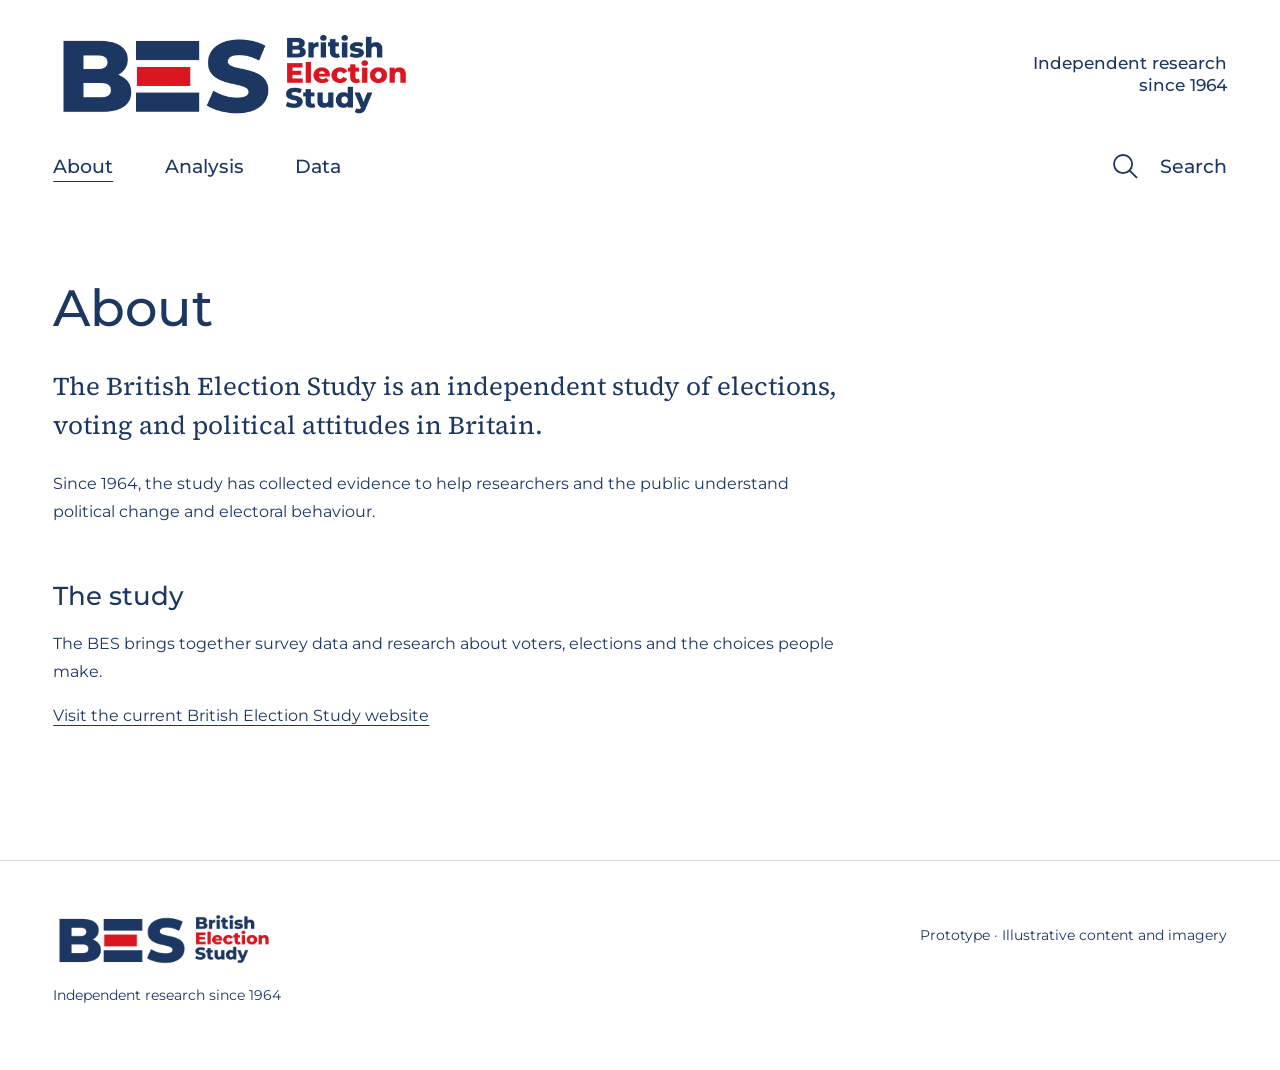
==== about.html @ f946bbea "Create BES website prototype" ====
<!doctype html><html lang="en"><head><meta charset="utf-8"><meta name="viewport" content="width=device-width, initial-scale=1"><meta name="description" content="Independent research into elections and voting in Britain since 1964."><title>British Election Study</title><link rel="stylesheet" href="styles.css"><script src="app.js" defer></script></head><body><a class="skip" href="#main">Skip to content</a><header class="site-header"><div class="masthead"><a href="index.html" aria-label="British Election Study home"><img class="logo" src="assets/BES-logo.png" alt="British Election Study"></a><p>Independent research<br>since 1964</p></div><nav class="nav" aria-label="Main navigation"><div class="nav-links"><a href="about.html">About</a><a href="analysis.html">Analysis</a><a href="data.html">Data</a></div><a class="search-link" href="analysis.html#search"><svg aria-hidden="true" viewBox="0 0 24 24"><circle cx="10" cy="10" r="7.5"/><path d="m15.5 15.5 6 6"/></svg>Search</a></nav></header><main id="main"></main><footer class="footer"><div><img src="assets/BES-logo.png" alt="British Election Study"><p>Independent research since 1964</p></div><p>Prototype · Illustrative content and imagery</p></footer></body></html>
---- styles.css ----
@font-face{font-family:Montserrat;src:url('assets/Montserrat-Regular.ttf')}@font-face{font-family:Montserrat;src:url('assets/Montserrat-Medium.ttf');font-weight:500}@font-face{font-family:Montserrat;src:url('assets/Montserrat-SemiBold.ttf');font-weight:600}@font-face{font-family:SourceSerif;src:url('assets/SourceSerif4-Regular.ttf')}*{box-sizing:border-box}html{scroll-behavior:smooth}body{margin:0;background:#fff;color:#1d3763;font-family:Montserrat,sans-serif}a{color:inherit;text-decoration:none}a:hover{text-decoration:underline;text-underline-offset:5px}a:focus-visible,button:focus-visible,input:focus-visible,select:focus-visible{outline:3px solid #da1721;outline-offset:4px}.skip{position:absolute;top:-100px;left:1rem;background:#fff;padding:1rem;z-index:4}.skip:focus{top:0}.site-header,main,.footer{max-width:1920px;margin:auto;padding-inline:4.167%}.masthead{display:flex;align-items:center;justify-content:space-between;padding-top:28px}.logo{display:block;width:min(360px,40vw);height:auto}.masthead p{text-align:right;font-size:clamp(16px,1.35vw,26px);font-weight:500;line-height:1.3;margin:0}.nav{display:flex;align-items:center;justify-content:space-between;padding:32px 0 35px;font-weight:500;font-size:clamp(17px,1.46vw,28px)}.nav-links{display:flex;gap:clamp(32px,4vw,78px)}.search-link{display:flex;align-items:center;gap:20px}.search-link svg{width:29px;height:29px;fill:none;stroke:currentColor;stroke-width:1.5}.hero{display:grid;grid-template-columns:58.64% 41.36%;min-height:clamp(390px,30.83vw,592px)}.hero-image{width:100%;height:100%;min-height:0;object-fit:cover;object-position:center 42%;display:block}.hero-photo{min-height:0}.hero-copy{background:#1d3763;color:#fff;display:flex;align-items:center;padding:clamp(38px,4.58vw,88px)}.meta{font-size:clamp(13px,1.1vw,21px);display:flex;gap:2em;align-items:baseline}.type{color:#da1721;font-weight:600}.hero .type{color:#ff6b73}.hero h1{font-size:clamp(30px,2.24vw,43px);font-weight:500;line-height:1.24;letter-spacing:.005em;margin:25px 0 27px;max-width:510px}.hero .deck{font-family:SourceSerif,serif;font-size:clamp(21px,1.52vw,29px);line-height:1.35;margin:0;max-width:470px}.byline{margin:32px 0 0;font-size:clamp(15px,1.1vw,21px)}.story-rail{border-top:1px solid #d7dce2;margin-top:34px;padding-top:28px;position:relative}.stories{display:grid;grid-template-columns:1fr 1fr}.rail-item{display:grid;grid-template-columns:37% 1fr;gap:26px;padding:0 28px}.rail-item:first-child{border-right:1px solid #d7dce2}.rail-item img{width:100%;aspect-ratio:304/171;object-fit:cover;display:block}.rail-item h2,.article-card h2{font-weight:500;font-size:clamp(19px,1.56vw,30px);line-height:1.3;margin:22px 0 0}.small-meta{font-size:clamp(11px,.94vw,18px);text-transform:uppercase;line-height:1.4;color:#586474;display:flex;gap:12px;flex-wrap:wrap}.small-meta .type{color:#da1721}.rail-controls button{position:absolute;top:calc(50% + 12px);border:0;border-radius:50%;width:46px;height:46px;display:grid;place-items:center;cursor:pointer;background:#1d3763;color:white}.rail-controls button:disabled{background:#e6e9ed;color:#586474;cursor:default}.rail-controls button:first-child{left:-57px}.rail-controls button:nth-child(2){right:-57px}.rail-controls svg{width:21px;fill:none;stroke:currentColor;stroke-width:1.5}.dots{display:flex;justify-content:center;gap:12px;padding:24px 0}.dots button{width:10px;height:10px;border:0;border-radius:50%;background:#c9ced5;padding:0;cursor:pointer}.dots button[aria-current=true]{background:#1d3763}.page{max-width:1200px;margin:60px auto 130px}.page h1{font-weight:500;font-size:clamp(38px,4vw,64px);margin:0 0 28px}.page .intro{font-family:SourceSerif,serif;font-size:clamp(21px,2vw,30px);line-height:1.5;max-width:850px}.page h2{font-size:26px;font-weight:500;margin:54px 0 18px}.page p{line-height:1.75;max-width:800px}.page p a,.page li a{text-decoration:underline;text-underline-offset:4px}.article-grid{display:grid;grid-template-columns:repeat(3,1fr);gap:45px 32px;margin-top:50px}.article-card img{width:100%;aspect-ratio:16/9;object-fit:cover}.article-card h2{margin-top:15px}.article-card .small-meta{margin-top:17px}.form-row{display:flex;gap:12px;max-width:740px;margin-top:40px}.form-row input{border:1px solid #9da8b7;padding:14px;font:inherit;flex:1;min-width:0}.form-row button{background:#1d3763;color:white;border:0;padding:14px 22px;font:inherit;cursor:pointer}.notice{border-left:3px solid #da1721;padding-left:20px;margin:35px 0;color:#586474}.footer{border-top:1px solid #d7dce2;margin-top:70px;padding-block:50px;display:flex;justify-content:space-between;gap:30px;font-size:14px}.footer img{width:220px}.footer p{line-height:1.5}.status{margin-top:25px}.article-hero{width:100%;max-height:500px;object-fit:cover;margin-top:25px}.back{text-decoration:underline;text-underline-offset:4px;font-size:15px}.menu-current{text-decoration:underline;text-underline-offset:8px}
@media(max-width:900px){.site-header,main,.footer{padding-inline:5%}.hero{grid-template-columns:1fr}.hero-photo{height:340px}.hero-copy{padding:42px 7%}.story-rail{margin-top:32px}.stories{grid-template-columns:1fr}.rail-item{padding:20px 0;grid-template-columns:34% 1fr;gap:20px}.rail-item:first-child{border-right:0;border-bottom:1px solid #d7dce2}.rail-controls{display:flex;gap:12px;justify-content:flex-end;margin-top:20px}.rail-controls button{position:static}.dots{padding:10px 0}.article-grid{grid-template-columns:repeat(2,1fr)}.footer{flex-direction:column}.page{margin-top:45px}}
@media(max-width:560px){.masthead{padding-top:20px}.logo{width:200px;max-width:52vw}.masthead p{font-size:12px}.nav{font-size:16px;padding:26px 0}.nav-links{gap:23px}.search-link{gap:7px;font-size:0}.search-link svg{width:25px}.hero-photo{height:245px}.hero-copy{padding:38px 25px}.hero h1{font-size:30px}.hero .deck{font-size:21px}.meta{font-size:13px;gap:1em}.rail-item{grid-template-columns:37% 1fr;gap:16px}.rail-item h2{font-size:18px;margin:10px 0}.small-meta{font-size:10px;gap:6px}.article-grid{grid-template-columns:1fr}.page h1{font-size:38px}.footer img{width:180px}}
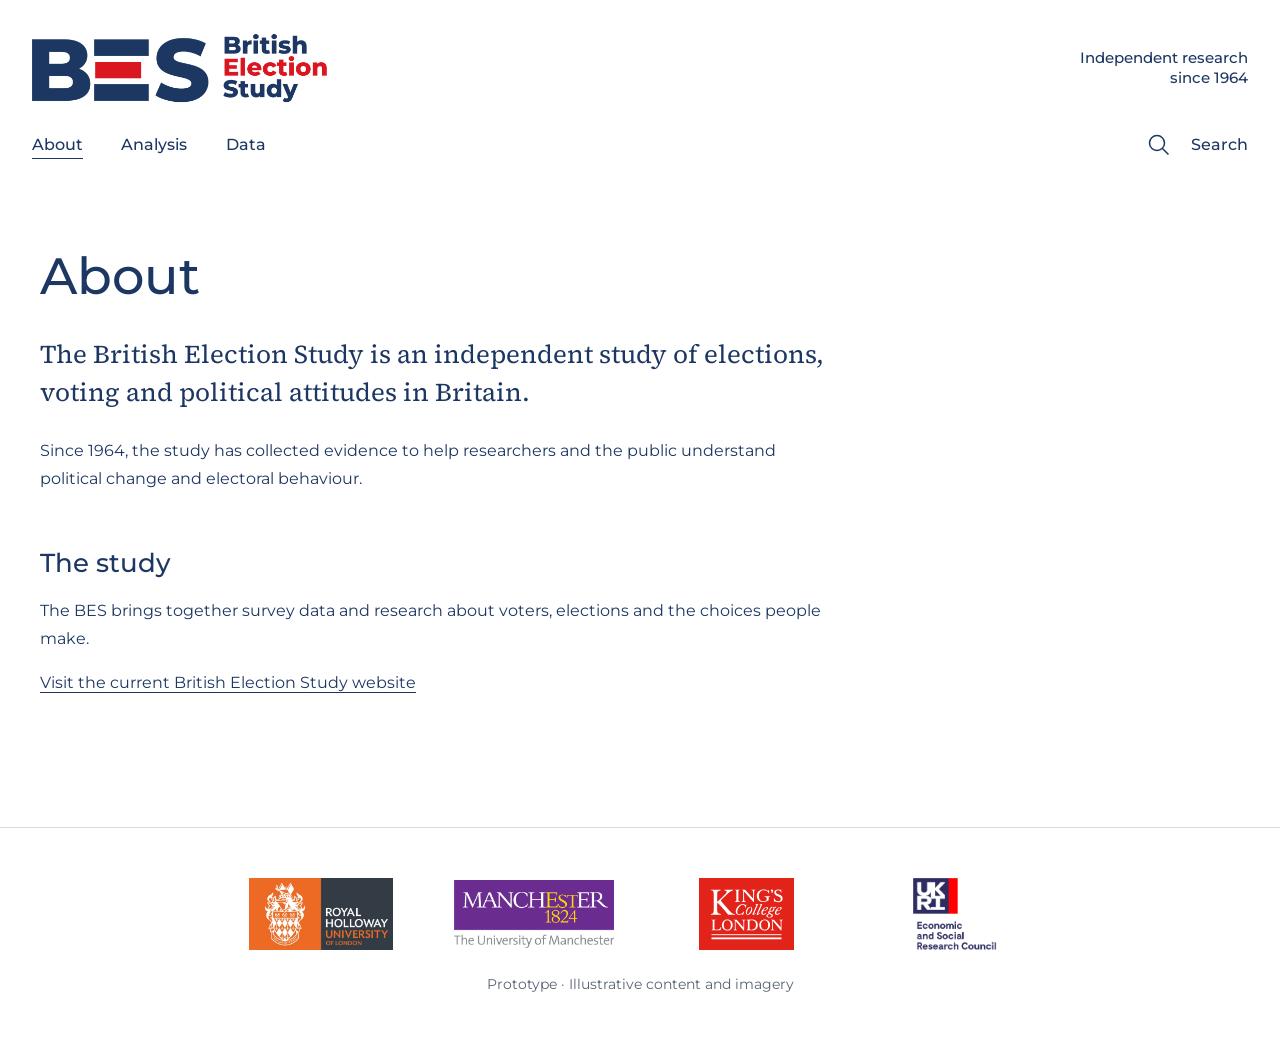
==== commit 3527b88e: "Refresh stories and partner footer" ====
--- a/about.html
+++ b/about.html
@@ -1 +1 @@
-<!doctype html><html lang="en"><head><meta charset="utf-8"><meta name="viewport" content="width=device-width, initial-scale=1"><meta name="description" content="Independent research into elections and voting in Britain since 1964."><title>British Election Study</title><link rel="stylesheet" href="styles.css"><script src="app.js" defer></script></head><body><a class="skip" href="#main">Skip to content</a><header class="site-header"><div class="masthead"><a href="index.html" aria-label="British Election Study home"><img class="logo" src="assets/BES-logo.png" alt="British Election Study"></a><p>Independent research<br>since 1964</p></div><nav class="nav" aria-label="Main navigation"><div class="nav-links"><a href="about.html">About</a><a href="analysis.html">Analysis</a><a href="data.html">Data</a></div><a class="search-link" href="analysis.html#search"><svg aria-hidden="true" viewBox="0 0 24 24"><circle cx="10" cy="10" r="7.5"/><path d="m15.5 15.5 6 6"/></svg>Search</a></nav></header><main id="main"></main><footer class="footer"><div><img src="assets/BES-logo.png" alt="British Election Study"><p>Independent research since 1964</p></div><p>Prototype · Illustrative content and imagery</p></footer></body></html>
+<!doctype html><html lang="en"><head><meta charset="utf-8"><meta name="viewport" content="width=device-width, initial-scale=1"><meta name="description" content="Independent research into elections and voting in Britain since 1964."><title>British Election Study</title><link rel="stylesheet" href="styles.css"><script src="app.js" defer></script></head><body><a class="skip" href="#main">Skip to content</a><header class="site-header"><div class="masthead"><a href="index.html" aria-label="British Election Study home"><img class="logo" src="assets/BES-logo.png" alt="British Election Study"></a><p>Independent research<br>since 1964</p></div><nav class="nav" aria-label="Main navigation"><div class="nav-links"><a href="about.html">About</a><a href="analysis.html">Analysis</a><a href="data.html">Data</a></div><a class="search-link" href="analysis.html#search"><svg aria-hidden="true" viewBox="0 0 24 24"><circle cx="10" cy="10" r="7.5"/><path d="m15.5 15.5 6 6"/></svg>Search</a></nav></header><main id="main"></main><footer class="footer"><div class="partner-logos" aria-label="Partner and funder logos"><img src="assets/partners/royal-holloway.jpg" alt="Royal Holloway, University of London"><img src="assets/partners/university-of-manchester.png" alt="The University of Manchester"><img src="assets/partners/kings-college-london.svg" alt="King’s College London"><img src="assets/partners/esrc.png" alt="Economic and Social Research Council"></div><p>Prototype · Illustrative content and imagery</p></footer></body></html>
--- a/styles.css
+++ b/styles.css
@@ -1,3 +1,21 @@
-@font-face{font-family:Montserrat;src:url('assets/Montserrat-Regular.ttf')}@font-face{font-family:Montserrat;src:url('assets/Montserrat-Medium.ttf');font-weight:500}@font-face{font-family:Montserrat;src:url('assets/Montserrat-SemiBold.ttf');font-weight:600}@font-face{font-family:SourceSerif;src:url('assets/SourceSerif4-Regular.ttf')}*{box-sizing:border-box}html{scroll-behavior:smooth}body{margin:0;background:#fff;color:#1d3763;font-family:Montserrat,sans-serif}a{color:inherit;text-decoration:none}a:hover{text-decoration:underline;text-underline-offset:5px}a:focus-visible,button:focus-visible,input:focus-visible,select:focus-visible{outline:3px solid #da1721;outline-offset:4px}.skip{position:absolute;top:-100px;left:1rem;background:#fff;padding:1rem;z-index:4}.skip:focus{top:0}.site-header,main,.footer{max-width:1920px;margin:auto;padding-inline:4.167%}.masthead{display:flex;align-items:center;justify-content:space-between;padding-top:28px}.logo{display:block;width:min(360px,40vw);height:auto}.masthead p{text-align:right;font-size:clamp(16px,1.35vw,26px);font-weight:500;line-height:1.3;margin:0}.nav{display:flex;align-items:center;justify-content:space-between;padding:32px 0 35px;font-weight:500;font-size:clamp(17px,1.46vw,28px)}.nav-links{display:flex;gap:clamp(32px,4vw,78px)}.search-link{display:flex;align-items:center;gap:20px}.search-link svg{width:29px;height:29px;fill:none;stroke:currentColor;stroke-width:1.5}.hero{display:grid;grid-template-columns:58.64% 41.36%;min-height:clamp(390px,30.83vw,592px)}.hero-image{width:100%;height:100%;min-height:0;object-fit:cover;object-position:center 42%;display:block}.hero-photo{min-height:0}.hero-copy{background:#1d3763;color:#fff;display:flex;align-items:center;padding:clamp(38px,4.58vw,88px)}.meta{font-size:clamp(13px,1.1vw,21px);display:flex;gap:2em;align-items:baseline}.type{color:#da1721;font-weight:600}.hero .type{color:#ff6b73}.hero h1{font-size:clamp(30px,2.24vw,43px);font-weight:500;line-height:1.24;letter-spacing:.005em;margin:25px 0 27px;max-width:510px}.hero .deck{font-family:SourceSerif,serif;font-size:clamp(21px,1.52vw,29px);line-height:1.35;margin:0;max-width:470px}.byline{margin:32px 0 0;font-size:clamp(15px,1.1vw,21px)}.story-rail{border-top:1px solid #d7dce2;margin-top:34px;padding-top:28px;position:relative}.stories{display:grid;grid-template-columns:1fr 1fr}.rail-item{display:grid;grid-template-columns:37% 1fr;gap:26px;padding:0 28px}.rail-item:first-child{border-right:1px solid #d7dce2}.rail-item img{width:100%;aspect-ratio:304/171;object-fit:cover;display:block}.rail-item h2,.article-card h2{font-weight:500;font-size:clamp(19px,1.56vw,30px);line-height:1.3;margin:22px 0 0}.small-meta{font-size:clamp(11px,.94vw,18px);text-transform:uppercase;line-height:1.4;color:#586474;display:flex;gap:12px;flex-wrap:wrap}.small-meta .type{color:#da1721}.rail-controls button{position:absolute;top:calc(50% + 12px);border:0;border-radius:50%;width:46px;height:46px;display:grid;place-items:center;cursor:pointer;background:#1d3763;color:white}.rail-controls button:disabled{background:#e6e9ed;color:#586474;cursor:default}.rail-controls button:first-child{left:-57px}.rail-controls button:nth-child(2){right:-57px}.rail-controls svg{width:21px;fill:none;stroke:currentColor;stroke-width:1.5}.dots{display:flex;justify-content:center;gap:12px;padding:24px 0}.dots button{width:10px;height:10px;border:0;border-radius:50%;background:#c9ced5;padding:0;cursor:pointer}.dots button[aria-current=true]{background:#1d3763}.page{max-width:1200px;margin:60px auto 130px}.page h1{font-weight:500;font-size:clamp(38px,4vw,64px);margin:0 0 28px}.page .intro{font-family:SourceSerif,serif;font-size:clamp(21px,2vw,30px);line-height:1.5;max-width:850px}.page h2{font-size:26px;font-weight:500;margin:54px 0 18px}.page p{line-height:1.75;max-width:800px}.page p a,.page li a{text-decoration:underline;text-underline-offset:4px}.article-grid{display:grid;grid-template-columns:repeat(3,1fr);gap:45px 32px;margin-top:50px}.article-card img{width:100%;aspect-ratio:16/9;object-fit:cover}.article-card h2{margin-top:15px}.article-card .small-meta{margin-top:17px}.form-row{display:flex;gap:12px;max-width:740px;margin-top:40px}.form-row input{border:1px solid #9da8b7;padding:14px;font:inherit;flex:1;min-width:0}.form-row button{background:#1d3763;color:white;border:0;padding:14px 22px;font:inherit;cursor:pointer}.notice{border-left:3px solid #da1721;padding-left:20px;margin:35px 0;color:#586474}.footer{border-top:1px solid #d7dce2;margin-top:70px;padding-block:50px;display:flex;justify-content:space-between;gap:30px;font-size:14px}.footer img{width:220px}.footer p{line-height:1.5}.status{margin-top:25px}.article-hero{width:100%;max-height:500px;object-fit:cover;margin-top:25px}.back{text-decoration:underline;text-underline-offset:4px;font-size:15px}.menu-current{text-decoration:underline;text-underline-offset:8px}
-@media(max-width:900px){.site-header,main,.footer{padding-inline:5%}.hero{grid-template-columns:1fr}.hero-photo{height:340px}.hero-copy{padding:42px 7%}.story-rail{margin-top:32px}.stories{grid-template-columns:1fr}.rail-item{padding:20px 0;grid-template-columns:34% 1fr;gap:20px}.rail-item:first-child{border-right:0;border-bottom:1px solid #d7dce2}.rail-controls{display:flex;gap:12px;justify-content:flex-end;margin-top:20px}.rail-controls button{position:static}.dots{padding:10px 0}.article-grid{grid-template-columns:repeat(2,1fr)}.footer{flex-direction:column}.page{margin-top:45px}}
+@font-face{font-family:Montserrat;src:url('assets/Montserrat-Regular.ttf')}@font-face{font-family:Montserrat;src:url('assets/Montserrat-Medium.ttf');font-weight:500}@font-face{font-family:Montserrat;src:url('assets/Montserrat-SemiBold.ttf');font-weight:600}@font-face{font-family:SourceSerif;src:url('assets/SourceSerif4-Regular.ttf')}*{box-sizing:border-box}html{scroll-behavior:smooth}body{margin:0;background:#fff;color:#1d3763;font-family:Montserrat,sans-serif}a{color:inherit;text-decoration:none}a:hover{text-decoration:underline;text-underline-offset:5px}a:focus-visible,button:focus-visible,input:focus-visible,select:focus-visible{outline:3px solid #da1721;outline-offset:4px}.skip{position:absolute;top:-100px;left:1rem;background:#fff;padding:1rem;z-index:4}.skip:focus{top:0}.site-header,main,.footer{max-width:1440px;margin:auto;padding-inline:32px}.masthead{display:flex;align-items:center;justify-content:space-between;padding-top:28px}.logo{display:block;width:min(310px,40vw);height:auto}.masthead p{text-align:right;font-size:clamp(15px,1.1vw,20px);font-weight:500;line-height:1.3;margin:0}.nav{display:flex;align-items:center;justify-content:space-between;padding:25px 0 27px;font-weight:500;font-size:clamp(16px,1.1vw,20px)}.nav-links{display:flex;gap:clamp(32px,3vw,56px)}.search-link{display:flex;align-items:center;gap:20px}.search-link svg{width:24px;height:24px;fill:none;stroke:currentColor;stroke-width:1.5}.hero{display:grid;grid-template-columns:58.64% 41.36%;height:clamp(330px,28vw,410px)}.hero-image{width:100%;height:100%;min-height:0;object-fit:cover;object-position:center 42%;display:block}.hero-photo{min-height:0}.hero-copy{background:#1d3763;color:#fff;display:flex;align-items:center;padding:clamp(30px,3.4vw,56px)}.meta{font-size:clamp(13px,.95vw,16px);display:flex;gap:2em;align-items:baseline}.type{color:#da1721;font-weight:600}.hero .type{color:#ff6b73}.hero h1{font-size:clamp(28px,2vw,36px);font-weight:500;line-height:1.24;letter-spacing:.005em;margin:20px 0 21px;max-width:510px}.hero .deck{font-family:SourceSerif,serif;font-size:clamp(19px,1.35vw,24px);line-height:1.35;margin:0;max-width:470px}.byline{margin:22px 0 0;font-size:clamp(14px,.9vw,16px)}.story-rail{border-top:1px solid #d7dce2;margin-top:28px;padding-top:24px;position:relative}.rail-viewport{overflow:hidden}.stories{display:flex;transition:transform 450ms cubic-bezier(.22,.61,.36,1);will-change:transform}.rail-page{display:grid;grid-template-columns:1fr 1fr;flex:0 0 100%;min-width:0}.rail-item{display:grid;grid-template-columns:37% 1fr;gap:26px;padding:0 28px}.rail-item:first-child{border-right:1px solid #d7dce2}.rail-item img{width:100%;aspect-ratio:304/171;object-fit:cover;display:block}.rail-item h2,.article-card h2{font-weight:500;font-size:clamp(18px,1.35vw,23px);line-height:1.3;margin:22px 0 0}.small-meta{font-size:clamp(11px,.8vw,14px);text-transform:uppercase;line-height:1.4;color:#586474;display:flex;gap:12px;flex-wrap:wrap}.small-meta .type{color:#da1721}.rail-controls button{position:absolute;top:calc(50% + 12px);border:0;border-radius:50%;width:46px;height:46px;display:grid;place-items:center;cursor:pointer;background:#1d3763;color:white}.rail-controls button:disabled{background:#e6e9ed;color:#586474;cursor:default}.rail-controls button:first-child{left:-57px}.rail-controls button:nth-child(2){right:-57px}.rail-controls svg{width:21px;fill:none;stroke:currentColor;stroke-width:1.5}.dots{display:flex;justify-content:center;gap:12px;padding:24px 0}.dots button{width:10px;height:10px;border:0;border-radius:50%;background:#c9ced5;padding:0;cursor:pointer}.dots button[aria-current=true]{background:#1d3763}.page{max-width:1200px;margin:60px auto 130px}.page h1{font-weight:500;font-size:clamp(38px,4vw,64px);margin:0 0 28px}.page .intro{font-family:SourceSerif,serif;font-size:clamp(21px,2vw,30px);line-height:1.5;max-width:850px}.page h2{font-size:26px;font-weight:500;margin:54px 0 18px}.page p{line-height:1.75;max-width:800px}.page p a,.page li a{text-decoration:underline;text-underline-offset:4px}.article-grid{display:grid;grid-template-columns:repeat(3,1fr);gap:45px 32px;margin-top:50px}.article-card img{width:100%;aspect-ratio:16/9;object-fit:cover}.article-card h2{margin-top:15px}.article-card .small-meta{margin-top:17px}.form-row{display:flex;gap:12px;max-width:740px;margin-top:40px}.form-row input{border:1px solid #9da8b7;padding:14px;font:inherit;flex:1;min-width:0}.form-row button{background:#1d3763;color:white;border:0;padding:14px 22px;font:inherit;cursor:pointer}.notice{border-left:3px solid #da1721;padding-left:20px;margin:35px 0;color:#586474}.footer{border-top:1px solid #d7dce2;margin-top:70px;padding-block:50px;display:flex;justify-content:space-between;gap:30px;font-size:14px}.footer img{width:220px}.footer p{line-height:1.5}.status{margin-top:25px}.article-hero{width:100%;max-height:500px;object-fit:cover;margin-top:25px}.back{text-decoration:underline;text-underline-offset:4px;font-size:15px}.menu-current{text-decoration:underline;text-underline-offset:8px}
+@media(max-width:900px){.site-header,main,.footer{padding-inline:5%}.hero{grid-template-columns:1fr;height:auto}.hero-photo{height:340px}.hero-copy{padding:42px 7%}.story-rail{margin-top:32px}.rail-page{grid-template-columns:1fr}.rail-item{padding:20px 0;grid-template-columns:34% 1fr;gap:20px}.rail-item:first-child{border-right:0;border-bottom:1px solid #d7dce2}.rail-controls{display:flex;gap:12px;justify-content:flex-end;margin-top:20px}.rail-controls button{position:static}.dots{padding:10px 0}.article-grid{grid-template-columns:repeat(2,1fr)}.footer{flex-direction:column}.page{margin-top:45px}}
 @media(max-width:560px){.masthead{padding-top:20px}.logo{width:200px;max-width:52vw}.masthead p{font-size:12px}.nav{font-size:16px;padding:26px 0}.nav-links{gap:23px}.search-link{gap:7px;font-size:0}.search-link svg{width:25px}.hero-photo{height:245px}.hero-copy{padding:38px 25px}.hero h1{font-size:30px}.hero .deck{font-size:21px}.meta{font-size:13px;gap:1em}.rail-item{grid-template-columns:37% 1fr;gap:16px}.rail-item h2{font-size:18px;margin:10px 0}.small-meta{font-size:10px;gap:6px}.article-grid{grid-template-columns:1fr}.page h1{font-size:38px}.footer img{width:180px}}
+
+@media (prefers-reduced-motion: reduce){html{scroll-behavior:auto}.stories{transition:none}}
+@media (min-width:901px) and (max-width:1500px){.rail-controls button:first-child{left:-24px}.rail-controls button:nth-child(2){right:-24px}}
+
+.sr-only{position:absolute;width:1px;height:1px;padding:0;margin:-1px;overflow:hidden;clip:rect(0,0,0,0);white-space:nowrap;border:0}
+
+/* The supplied logo has a transparent left margin of 70 / 2400 pixels. */
+.masthead > a{margin-left:max(-9.041667px,-1.166667vw)}
+.rail-deck{font-family:SourceSerif,serif;font-size:clamp(15px,1.2vw,17px);line-height:1.4;margin:5px 0 0}
+@media(max-width:560px){.masthead > a{margin-left:max(-5.833333px,-1.516667vw)}}
+
+.rail-item h2{margin-top:10px}
+
+.footer{flex-direction:column;align-items:center;text-align:center;gap:24px}
+.partner-logos{display:grid;grid-template-columns:repeat(4,minmax(0,1fr));align-items:center;justify-items:center;gap:clamp(24px,4vw,64px);width:min(100%,800px)}
+.footer .partner-logos img{display:block;width:100%;height:auto;max-width:160px;max-height:72px;object-fit:contain}
+.footer > p{margin:0;color:#586474}
+@media(max-width:560px){.partner-logos{grid-template-columns:repeat(2,minmax(0,1fr));width:min(100%,360px);gap:28px 40px}}
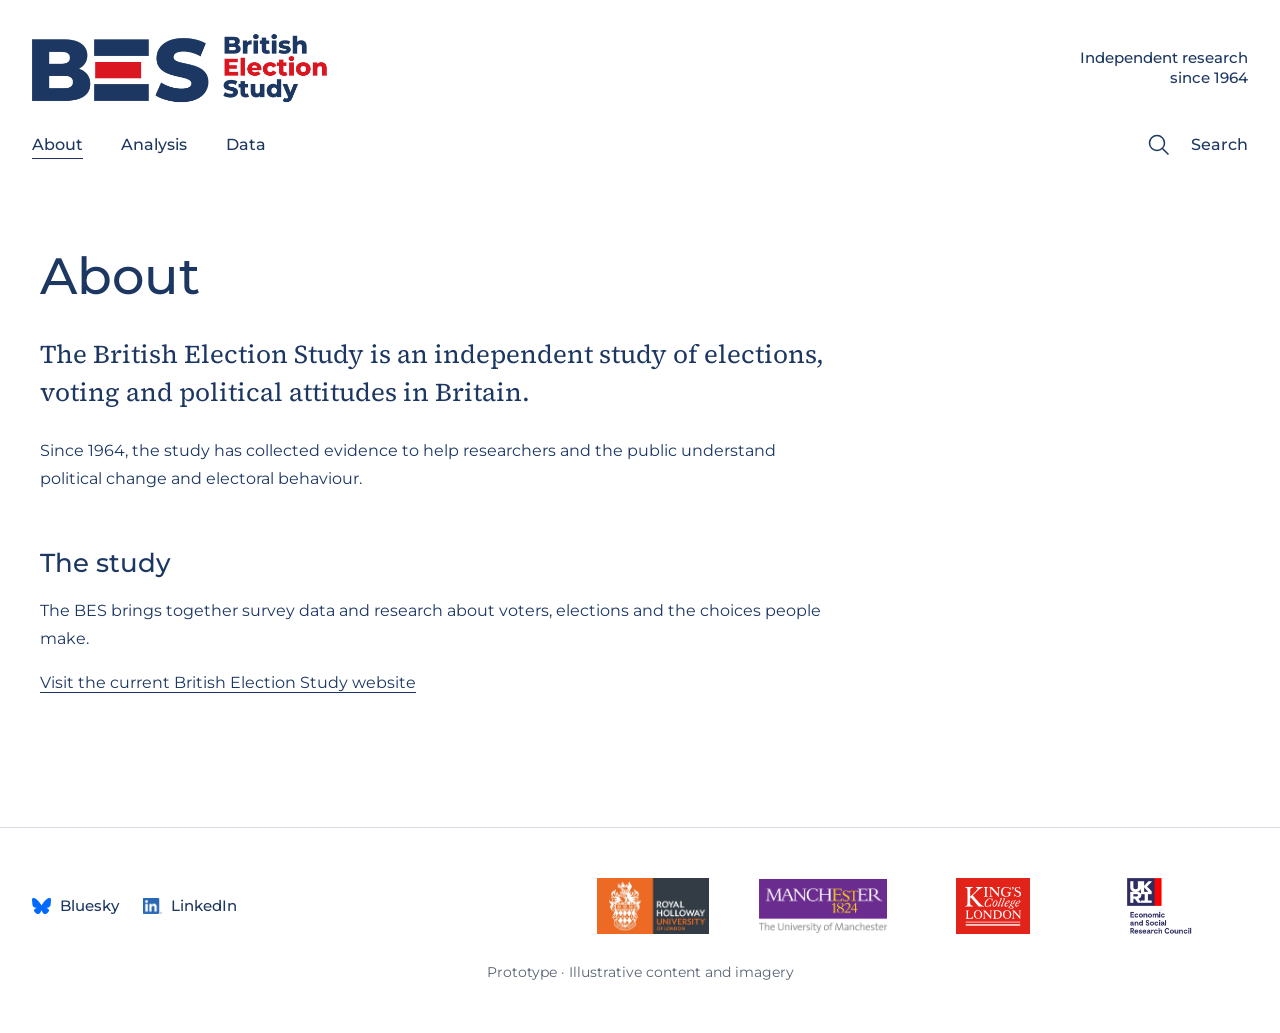
==== commit 055c354f: "Add social links to website footer" ====
--- a/about.html
+++ b/about.html
@@ -1 +1 @@
-<!doctype html><html lang="en"><head><meta charset="utf-8"><meta name="viewport" content="width=device-width, initial-scale=1"><meta name="description" content="Independent research into elections and voting in Britain since 1964."><title>British Election Study</title><link rel="stylesheet" href="styles.css"><script src="app.js" defer></script></head><body><a class="skip" href="#main">Skip to content</a><header class="site-header"><div class="masthead"><a href="index.html" aria-label="British Election Study home"><img class="logo" src="assets/BES-logo.png" alt="British Election Study"></a><p>Independent research<br>since 1964</p></div><nav class="nav" aria-label="Main navigation"><div class="nav-links"><a href="about.html">About</a><a href="analysis.html">Analysis</a><a href="data.html">Data</a></div><a class="search-link" href="analysis.html#search"><svg aria-hidden="true" viewBox="0 0 24 24"><circle cx="10" cy="10" r="7.5"/><path d="m15.5 15.5 6 6"/></svg>Search</a></nav></header><main id="main"></main><footer class="footer"><div class="partner-logos" aria-label="Partner and funder logos"><img src="assets/partners/royal-holloway.jpg" alt="Royal Holloway, University of London"><img src="assets/partners/university-of-manchester.png" alt="The University of Manchester"><img src="assets/partners/kings-college-london.svg" alt="King’s College London"><img src="assets/partners/esrc.png" alt="Economic and Social Research Council"></div><p>Prototype · Illustrative content and imagery</p></footer></body></html>
+<!doctype html><html lang="en"><head><meta charset="utf-8"><meta name="viewport" content="width=device-width, initial-scale=1"><meta name="description" content="Independent research into elections and voting in Britain since 1964."><title>British Election Study</title><link rel="stylesheet" href="styles.css"><script src="app.js" defer></script></head><body><a class="skip" href="#main">Skip to content</a><header class="site-header"><div class="masthead"><a href="index.html" aria-label="British Election Study home"><img class="logo" src="assets/BES-logo.png" alt="British Election Study"></a><p>Independent research<br>since 1964</p></div><nav class="nav" aria-label="Main navigation"><div class="nav-links"><a href="about.html">About</a><a href="analysis.html">Analysis</a><a href="data.html">Data</a></div><a class="search-link" href="analysis.html#search"><svg aria-hidden="true" viewBox="0 0 24 24"><circle cx="10" cy="10" r="7.5"/><path d="m15.5 15.5 6 6"/></svg>Search</a></nav></header><main id="main"></main><footer class="footer"><nav class="social-links" aria-label="Social media"><a href="https://bsky.app/profile/britishelectionstudy.com"><img src="assets/social/bluesky.png" alt="">Bluesky</a><a href="https://www.linkedin.com/company/britishelectionstudy/"><img src="assets/social/linkedin.png" alt="">LinkedIn</a></nav><div class="partner-logos" aria-label="Partner and funder logos"><img src="assets/partners/royal-holloway.jpg" alt="Royal Holloway, University of London"><img src="assets/partners/university-of-manchester.png" alt="The University of Manchester"><img src="assets/partners/kings-college-london.svg" alt="King’s College London"><img src="assets/partners/esrc.png" alt="Economic and Social Research Council"></div><p class="footer-note">Prototype · Illustrative content and imagery</p></footer></body></html>
--- a/styles.css
+++ b/styles.css
@@ -15,7 +15,16 @@
 .rail-item h2{margin-top:10px}
 
 .footer{flex-direction:column;align-items:center;text-align:center;gap:24px}
-.partner-logos{display:grid;grid-template-columns:repeat(4,minmax(0,1fr));align-items:center;justify-items:center;gap:clamp(24px,4vw,64px);width:min(100%,800px)}
-.footer .partner-logos img{display:block;width:100%;height:auto;max-width:160px;max-height:72px;object-fit:contain}
+.partner-logos{display:grid;grid-template-columns:repeat(4,minmax(0,1fr));align-items:center;justify-items:center;gap:0;width:min(100%,680px)}
+.footer .partner-logos img{display:block;width:auto;height:auto;max-width:min(100%,128px);max-height:56px;object-fit:contain}
 .footer > p{margin:0;color:#586474}
-@media(max-width:560px){.partner-logos{grid-template-columns:repeat(2,minmax(0,1fr));width:min(100%,360px);gap:28px 40px}}
+@media(max-width:560px){.partner-logos{grid-template-columns:repeat(2,minmax(0,1fr));width:min(100%,340px);row-gap:24px}}
+
+.footer{display:grid;grid-template-columns:minmax(0,1fr) minmax(0,680px);align-items:center;gap:28px 36px;text-align:left}
+.social-links{display:flex;align-items:center;gap:24px;flex-wrap:wrap;font-size:15px;font-weight:500}
+.social-links a{display:inline-flex;align-items:center;gap:9px;min-height:44px}
+.footer .social-links img{display:block;width:19px;height:19px;object-fit:contain}
+.footer .partner-logos{width:100%}
+.footer > .footer-note{grid-column:1 / -1;text-align:center}
+@media(max-width:760px){.footer{grid-template-columns:1fr;justify-items:center;text-align:center;gap:24px}.social-links{justify-content:center}.footer .partner-logos{width:min(100%,680px)}}
+@media(max-width:560px){.footer .partner-logos{width:min(100%,340px)}}
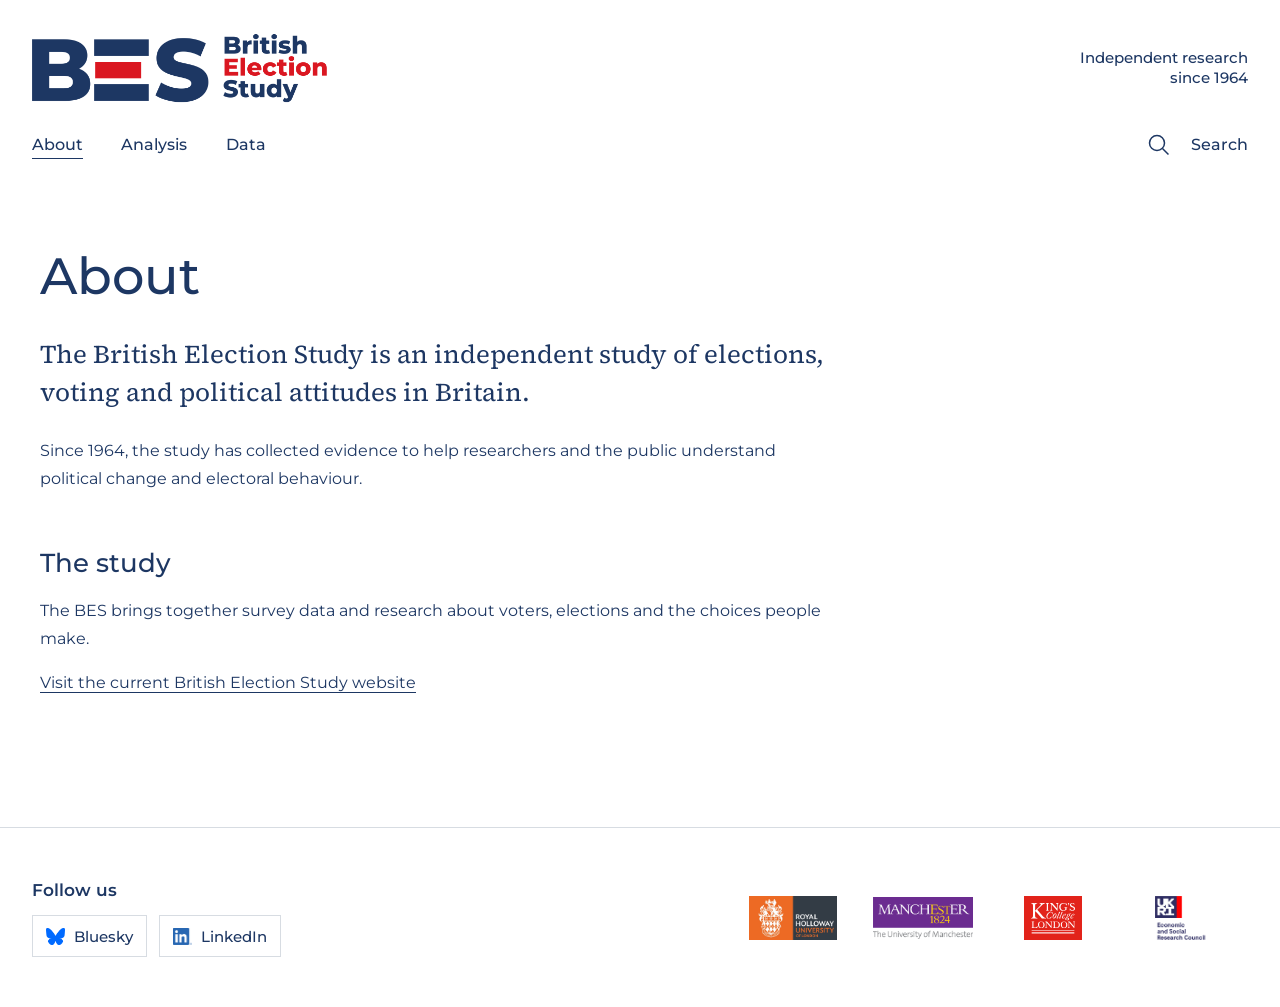
==== commit e096da8d: "Refine footer social links and partner logos" ====
--- a/about.html
+++ b/about.html
@@ -1 +1 @@
-<!doctype html><html lang="en"><head><meta charset="utf-8"><meta name="viewport" content="width=device-width, initial-scale=1"><meta name="description" content="Independent research into elections and voting in Britain since 1964."><title>British Election Study</title><link rel="stylesheet" href="styles.css"><script src="app.js" defer></script></head><body><a class="skip" href="#main">Skip to content</a><header class="site-header"><div class="masthead"><a href="index.html" aria-label="British Election Study home"><img class="logo" src="assets/BES-logo.png" alt="British Election Study"></a><p>Independent research<br>since 1964</p></div><nav class="nav" aria-label="Main navigation"><div class="nav-links"><a href="about.html">About</a><a href="analysis.html">Analysis</a><a href="data.html">Data</a></div><a class="search-link" href="analysis.html#search"><svg aria-hidden="true" viewBox="0 0 24 24"><circle cx="10" cy="10" r="7.5"/><path d="m15.5 15.5 6 6"/></svg>Search</a></nav></header><main id="main"></main><footer class="footer"><nav class="social-links" aria-label="Social media"><a href="https://bsky.app/profile/britishelectionstudy.com"><img src="assets/social/bluesky.png" alt="">Bluesky</a><a href="https://www.linkedin.com/company/britishelectionstudy/"><img src="assets/social/linkedin.png" alt="">LinkedIn</a></nav><div class="partner-logos" aria-label="Partner and funder logos"><img src="assets/partners/royal-holloway.jpg" alt="Royal Holloway, University of London"><img src="assets/partners/university-of-manchester.png" alt="The University of Manchester"><img src="assets/partners/kings-college-london.svg" alt="King’s College London"><img src="assets/partners/esrc.png" alt="Economic and Social Research Council"></div><p class="footer-note">Prototype · Illustrative content and imagery</p></footer></body></html>
+<!doctype html><html lang="en"><head><meta charset="utf-8"><meta name="viewport" content="width=device-width, initial-scale=1"><meta name="description" content="Independent research into elections and voting in Britain since 1964."><title>British Election Study</title><link rel="stylesheet" href="styles.css"><script src="app.js" defer></script></head><body><a class="skip" href="#main">Skip to content</a><header class="site-header"><div class="masthead"><a href="index.html" aria-label="British Election Study home"><img class="logo" src="assets/BES-logo.png" alt="British Election Study"></a><p>Independent research<br>since 1964</p></div><nav class="nav" aria-label="Main navigation"><div class="nav-links"><a href="about.html">About</a><a href="analysis.html">Analysis</a><a href="data.html">Data</a></div><a class="search-link" href="analysis.html#search"><svg aria-hidden="true" viewBox="0 0 24 24"><circle cx="10" cy="10" r="7.5"/><path d="m15.5 15.5 6 6"/></svg>Search</a></nav></header><main id="main"></main><footer class="footer"><div class="social-block"><p class="social-heading">Follow us</p><nav class="social-links" aria-label="Social media"><a href="https://bsky.app/profile/britishelectionstudy.com"><img src="assets/social/bluesky.png" alt="">Bluesky</a><a href="https://www.linkedin.com/company/britishelectionstudy/"><img src="assets/social/linkedin.png" alt="">LinkedIn</a></nav></div><div class="partner-logos" aria-label="Partner and funder logos"><img src="assets/partners/royal-holloway.jpg" alt="Royal Holloway, University of London"><img src="assets/partners/university-of-manchester.png" alt="The University of Manchester"><img src="assets/partners/kings-college-london.svg" alt="King’s College London"><img src="assets/partners/esrc.png" alt="Economic and Social Research Council"></div></footer></body></html>
--- a/styles.css
+++ b/styles.css
@@ -16,11 +16,11 @@
 
 .footer{flex-direction:column;align-items:center;text-align:center;gap:24px}
 .partner-logos{display:grid;grid-template-columns:repeat(4,minmax(0,1fr));align-items:center;justify-items:center;gap:0;width:min(100%,680px)}
-.footer .partner-logos img{display:block;width:auto;height:auto;max-width:min(100%,128px);max-height:56px;object-fit:contain}
+.footer .partner-logos img{display:block;width:auto;height:auto;max-width:min(100%,100px);max-height:44px;object-fit:contain}
 .footer > p{margin:0;color:#586474}
 @media(max-width:560px){.partner-logos{grid-template-columns:repeat(2,minmax(0,1fr));width:min(100%,340px);row-gap:24px}}
 
-.footer{display:grid;grid-template-columns:minmax(0,1fr) minmax(0,680px);align-items:center;gap:28px 36px;text-align:left}
+.footer{display:grid;grid-template-columns:minmax(0,1fr) minmax(0,520px);align-items:center;gap:28px 36px;text-align:left}
 .social-links{display:flex;align-items:center;gap:24px;flex-wrap:wrap;font-size:15px;font-weight:500}
 .social-links a{display:inline-flex;align-items:center;gap:9px;min-height:44px}
 .footer .social-links img{display:block;width:19px;height:19px;object-fit:contain}
@@ -28,3 +28,11 @@
 .footer > .footer-note{grid-column:1 / -1;text-align:center}
 @media(max-width:760px){.footer{grid-template-columns:1fr;justify-items:center;text-align:center;gap:24px}.social-links{justify-content:center}.footer .partner-logos{width:min(100%,680px)}}
 @media(max-width:560px){.footer .partner-logos{width:min(100%,340px)}}
+
+.social-heading{font-size:17px;font-weight:600;line-height:1.3;margin:0 0 12px}
+.social-links{gap:12px}
+.social-links a{min-height:42px;padding:8px 13px;border:1px solid #d7dce2;transition:border-color .15s ease,background-color .15s ease}
+.social-links a:hover{text-decoration:none;border-color:#1d3763;background:#f4f6f9}
+@media(max-width:760px){.social-block{text-align:center}.footer .partner-logos{width:min(100%,520px)}}
+@media(max-width:560px){.footer .partner-logos{width:min(100%,300px)}}
+@media(prefers-reduced-motion:reduce){.social-links a{transition:none}}
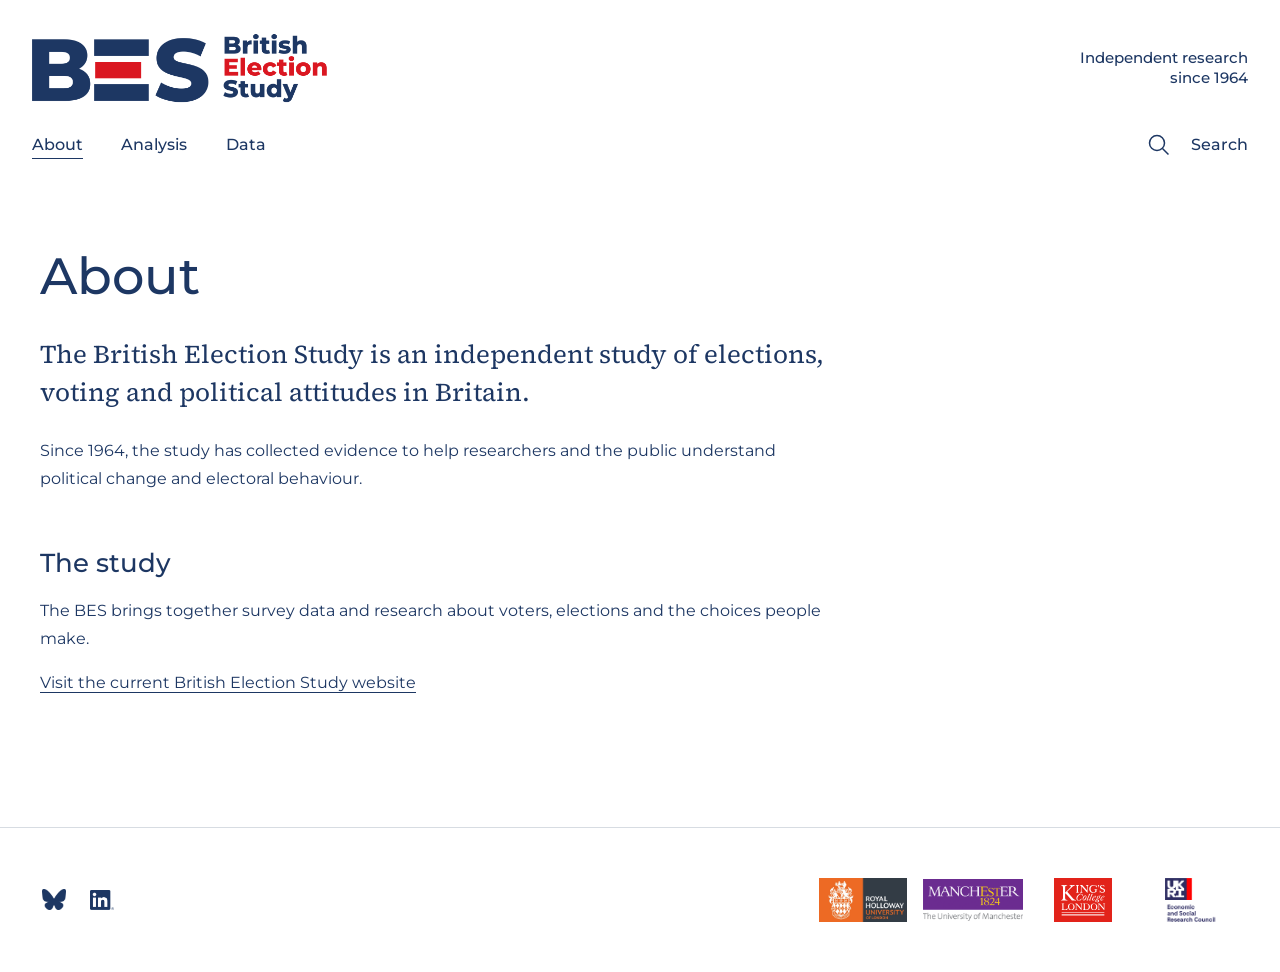
==== commit 810f47df: "Simplify social icons and tighten footer logos" ====
--- a/about.html
+++ b/about.html
@@ -1 +1 @@
-<!doctype html><html lang="en"><head><meta charset="utf-8"><meta name="viewport" content="width=device-width, initial-scale=1"><meta name="description" content="Independent research into elections and voting in Britain since 1964."><title>British Election Study</title><link rel="stylesheet" href="styles.css"><script src="app.js" defer></script></head><body><a class="skip" href="#main">Skip to content</a><header class="site-header"><div class="masthead"><a href="index.html" aria-label="British Election Study home"><img class="logo" src="assets/BES-logo.png" alt="British Election Study"></a><p>Independent research<br>since 1964</p></div><nav class="nav" aria-label="Main navigation"><div class="nav-links"><a href="about.html">About</a><a href="analysis.html">Analysis</a><a href="data.html">Data</a></div><a class="search-link" href="analysis.html#search"><svg aria-hidden="true" viewBox="0 0 24 24"><circle cx="10" cy="10" r="7.5"/><path d="m15.5 15.5 6 6"/></svg>Search</a></nav></header><main id="main"></main><footer class="footer"><div class="social-block"><p class="social-heading">Follow us</p><nav class="social-links" aria-label="Social media"><a href="https://bsky.app/profile/britishelectionstudy.com"><img src="assets/social/bluesky.png" alt="">Bluesky</a><a href="https://www.linkedin.com/company/britishelectionstudy/"><img src="assets/social/linkedin.png" alt="">LinkedIn</a></nav></div><div class="partner-logos" aria-label="Partner and funder logos"><img src="assets/partners/royal-holloway.jpg" alt="Royal Holloway, University of London"><img src="assets/partners/university-of-manchester.png" alt="The University of Manchester"><img src="assets/partners/kings-college-london.svg" alt="King’s College London"><img src="assets/partners/esrc.png" alt="Economic and Social Research Council"></div></footer></body></html>
+<!doctype html><html lang="en"><head><meta charset="utf-8"><meta name="viewport" content="width=device-width, initial-scale=1"><meta name="description" content="Independent research into elections and voting in Britain since 1964."><title>British Election Study</title><link rel="stylesheet" href="styles.css"><script src="app.js" defer></script></head><body><a class="skip" href="#main">Skip to content</a><header class="site-header"><div class="masthead"><a href="index.html" aria-label="British Election Study home"><img class="logo" src="assets/BES-logo.png" alt="British Election Study"></a><p>Independent research<br>since 1964</p></div><nav class="nav" aria-label="Main navigation"><div class="nav-links"><a href="about.html">About</a><a href="analysis.html">Analysis</a><a href="data.html">Data</a></div><a class="search-link" href="analysis.html#search"><svg aria-hidden="true" viewBox="0 0 24 24"><circle cx="10" cy="10" r="7.5"/><path d="m15.5 15.5 6 6"/></svg>Search</a></nav></header><main id="main"></main><footer class="footer"><nav class="social-links" aria-label="Social media"><a href="https://bsky.app/profile/britishelectionstudy.com" aria-label="Bluesky"><span class="social-icon bluesky-icon" aria-hidden="true"></span></a><a href="https://www.linkedin.com/company/britishelectionstudy/" aria-label="LinkedIn"><span class="social-icon linkedin-icon" aria-hidden="true"></span></a></nav><div class="partner-logos" aria-label="Partner and funder logos"><img src="assets/partners/royal-holloway.jpg" alt="Royal Holloway, University of London"><img src="assets/partners/university-of-manchester.png" alt="The University of Manchester"><img src="assets/partners/kings-college-london.svg" alt="King’s College London"><img src="assets/partners/esrc.png" alt="Economic and Social Research Council"></div></footer></body></html>
--- a/styles.css
+++ b/styles.css
@@ -20,19 +20,21 @@
 .footer > p{margin:0;color:#586474}
 @media(max-width:560px){.partner-logos{grid-template-columns:repeat(2,minmax(0,1fr));width:min(100%,340px);row-gap:24px}}
 
-.footer{display:grid;grid-template-columns:minmax(0,1fr) minmax(0,520px);align-items:center;gap:28px 36px;text-align:left}
+.footer{display:grid;grid-template-columns:minmax(0,1fr) minmax(0,440px);align-items:center;gap:28px 36px;text-align:left}
 .social-links{display:flex;align-items:center;gap:24px;flex-wrap:wrap;font-size:15px;font-weight:500}
 .social-links a{display:inline-flex;align-items:center;gap:9px;min-height:44px}
-.footer .social-links img{display:block;width:19px;height:19px;object-fit:contain}
 .footer .partner-logos{width:100%}
 .footer > .footer-note{grid-column:1 / -1;text-align:center}
 @media(max-width:760px){.footer{grid-template-columns:1fr;justify-items:center;text-align:center;gap:24px}.social-links{justify-content:center}.footer .partner-logos{width:min(100%,680px)}}
 @media(max-width:560px){.footer .partner-logos{width:min(100%,340px)}}
 
-.social-heading{font-size:17px;font-weight:600;line-height:1.3;margin:0 0 12px}
-.social-links{gap:12px}
-.social-links a{min-height:42px;padding:8px 13px;border:1px solid #d7dce2;transition:border-color .15s ease,background-color .15s ease}
-.social-links a:hover{text-decoration:none;border-color:#1d3763;background:#f4f6f9}
-@media(max-width:760px){.social-block{text-align:center}.footer .partner-logos{width:min(100%,520px)}}
-@media(max-width:560px){.footer .partner-logos{width:min(100%,300px)}}
+/* Icon-only links retain accessible labels and 44px targets. */
+.social-links{gap:4px}
+.social-links a{display:inline-flex;align-items:center;justify-content:center;width:44px;height:44px;min-height:44px;padding:0;color:#1d3763;transition:opacity .15s ease}
+.social-links a:hover{opacity:.7}
+.social-icon{display:block;width:24px;height:24px;background:currentColor;-webkit-mask-size:contain;mask-size:contain;-webkit-mask-repeat:no-repeat;mask-repeat:no-repeat;-webkit-mask-position:center;mask-position:center}
+.bluesky-icon{-webkit-mask-image:url('assets/social/bluesky.png');mask-image:url('assets/social/bluesky.png')}
+.linkedin-icon{-webkit-mask-image:url('assets/social/linkedin.png');mask-image:url('assets/social/linkedin.png')}
+@media(max-width:760px){.footer .partner-logos{width:min(100%,440px)}}
+@media(max-width:560px){.footer .partner-logos{width:min(100%,240px)}}
 @media(prefers-reduced-motion:reduce){.social-links a{transition:none}}
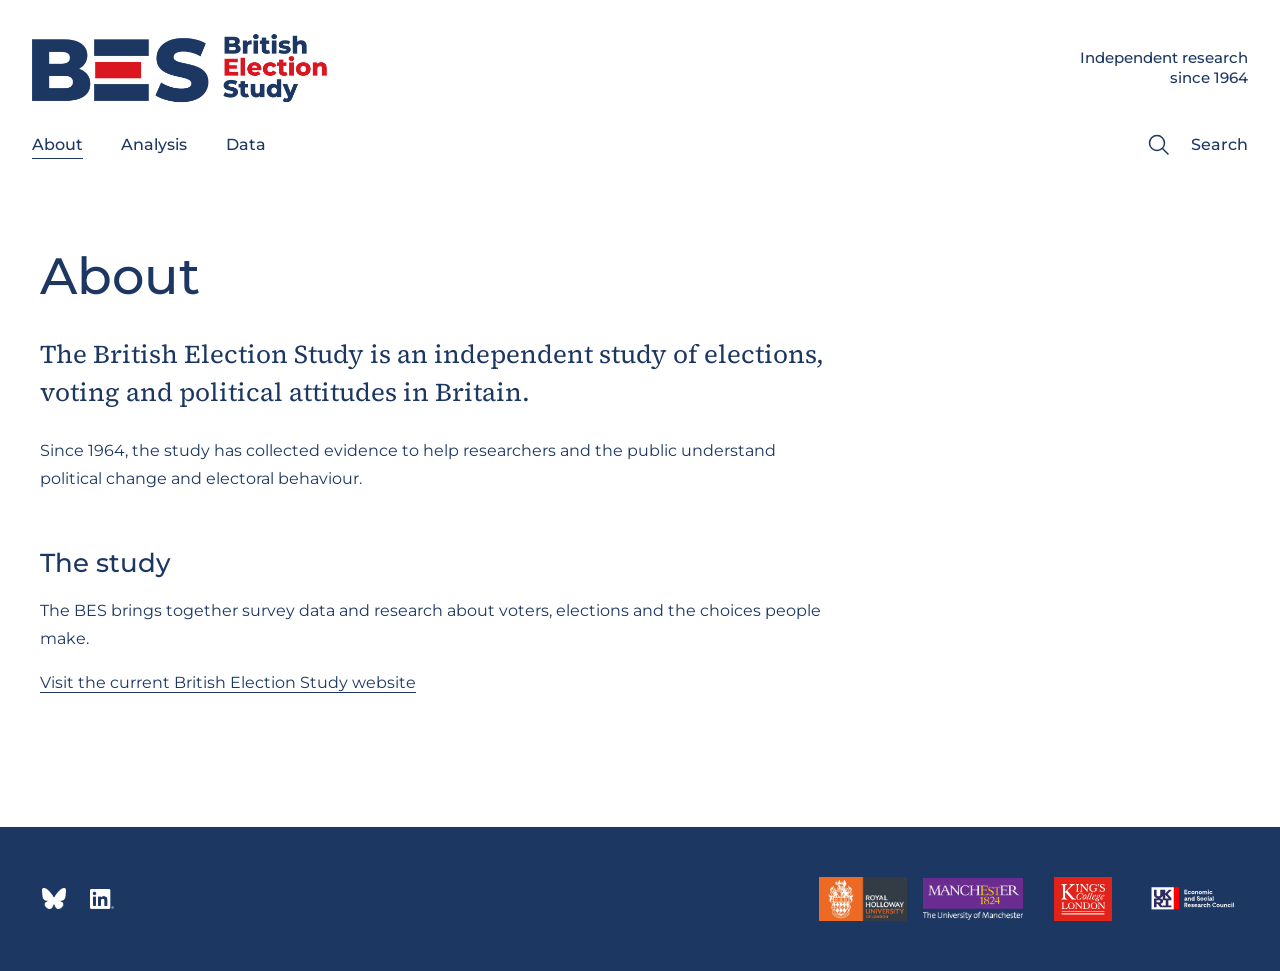
==== commit 938569f3: "Use dark-background partner marks in navy footer" ====
--- a/about.html
+++ b/about.html
@@ -1 +1 @@
-<!doctype html><html lang="en"><head><meta charset="utf-8"><meta name="viewport" content="width=device-width, initial-scale=1"><meta name="description" content="Independent research into elections and voting in Britain since 1964."><title>British Election Study</title><link rel="stylesheet" href="styles.css"><script src="app.js" defer></script></head><body><a class="skip" href="#main">Skip to content</a><header class="site-header"><div class="masthead"><a href="index.html" aria-label="British Election Study home"><img class="logo" src="assets/BES-logo.png" alt="British Election Study"></a><p>Independent research<br>since 1964</p></div><nav class="nav" aria-label="Main navigation"><div class="nav-links"><a href="about.html">About</a><a href="analysis.html">Analysis</a><a href="data.html">Data</a></div><a class="search-link" href="analysis.html#search"><svg aria-hidden="true" viewBox="0 0 24 24"><circle cx="10" cy="10" r="7.5"/><path d="m15.5 15.5 6 6"/></svg>Search</a></nav></header><main id="main"></main><footer class="footer"><nav class="social-links" aria-label="Social media"><a href="https://bsky.app/profile/britishelectionstudy.com" aria-label="Bluesky"><span class="social-icon bluesky-icon" aria-hidden="true"></span></a><a href="https://www.linkedin.com/company/britishelectionstudy/" aria-label="LinkedIn"><span class="social-icon linkedin-icon" aria-hidden="true"></span></a></nav><div class="partner-logos" aria-label="Partner and funder logos"><img src="assets/partners/royal-holloway.jpg" alt="Royal Holloway, University of London"><img src="assets/partners/university-of-manchester.png" alt="The University of Manchester"><img src="assets/partners/kings-college-london.svg" alt="King’s College London"><img src="assets/partners/esrc.png" alt="Economic and Social Research Council"></div></footer></body></html>
+<!doctype html><html lang="en"><head><meta charset="utf-8"><meta name="viewport" content="width=device-width, initial-scale=1"><meta name="description" content="Independent research into elections and voting in Britain since 1964."><title>British Election Study</title><link rel="stylesheet" href="styles.css"><script src="app.js" defer></script></head><body><a class="skip" href="#main">Skip to content</a><header class="site-header"><div class="masthead"><a href="index.html" aria-label="British Election Study home"><img class="logo" src="assets/BES-logo.png" alt="British Election Study"></a><p>Independent research<br>since 1964</p></div><nav class="nav" aria-label="Main navigation"><div class="nav-links"><a href="about.html">About</a><a href="analysis.html">Analysis</a><a href="data.html">Data</a></div><a class="search-link" href="analysis.html#search"><svg aria-hidden="true" viewBox="0 0 24 24"><circle cx="10" cy="10" r="7.5"/><path d="m15.5 15.5 6 6"/></svg>Search</a></nav></header><main id="main"></main><footer class="footer"><nav class="social-links" aria-label="Social media"><a href="https://bsky.app/profile/britishelectionstudy.com" aria-label="Bluesky"><span class="social-icon bluesky-icon" aria-hidden="true"></span></a><a href="https://www.linkedin.com/company/britishelectionstudy/" aria-label="LinkedIn"><span class="social-icon linkedin-icon" aria-hidden="true"></span></a></nav><div class="partner-logos" aria-label="Partner and funder logos"><img src="assets/partners/royal-holloway.jpg" alt="Royal Holloway, University of London"><img src="assets/partners/university-of-manchester-dark.png" alt="The University of Manchester"><img src="assets/partners/kings-college-london.svg" alt="King’s College London"><img src="assets/partners/esrc-dark.svg" alt="Economic and Social Research Council"></div></footer></body></html>
--- a/styles.css
+++ b/styles.css
@@ -1,5 +1,5 @@
-@font-face{font-family:Montserrat;src:url('assets/Montserrat-Regular.ttf')}@font-face{font-family:Montserrat;src:url('assets/Montserrat-Medium.ttf');font-weight:500}@font-face{font-family:Montserrat;src:url('assets/Montserrat-SemiBold.ttf');font-weight:600}@font-face{font-family:SourceSerif;src:url('assets/SourceSerif4-Regular.ttf')}*{box-sizing:border-box}html{scroll-behavior:smooth}body{margin:0;background:#fff;color:#1d3763;font-family:Montserrat,sans-serif}a{color:inherit;text-decoration:none}a:hover{text-decoration:underline;text-underline-offset:5px}a:focus-visible,button:focus-visible,input:focus-visible,select:focus-visible{outline:3px solid #da1721;outline-offset:4px}.skip{position:absolute;top:-100px;left:1rem;background:#fff;padding:1rem;z-index:4}.skip:focus{top:0}.site-header,main,.footer{max-width:1440px;margin:auto;padding-inline:32px}.masthead{display:flex;align-items:center;justify-content:space-between;padding-top:28px}.logo{display:block;width:min(310px,40vw);height:auto}.masthead p{text-align:right;font-size:clamp(15px,1.1vw,20px);font-weight:500;line-height:1.3;margin:0}.nav{display:flex;align-items:center;justify-content:space-between;padding:25px 0 27px;font-weight:500;font-size:clamp(16px,1.1vw,20px)}.nav-links{display:flex;gap:clamp(32px,3vw,56px)}.search-link{display:flex;align-items:center;gap:20px}.search-link svg{width:24px;height:24px;fill:none;stroke:currentColor;stroke-width:1.5}.hero{display:grid;grid-template-columns:58.64% 41.36%;height:clamp(330px,28vw,410px)}.hero-image{width:100%;height:100%;min-height:0;object-fit:cover;object-position:center 42%;display:block}.hero-photo{min-height:0}.hero-copy{background:#1d3763;color:#fff;display:flex;align-items:center;padding:clamp(30px,3.4vw,56px)}.meta{font-size:clamp(13px,.95vw,16px);display:flex;gap:2em;align-items:baseline}.type{color:#da1721;font-weight:600}.hero .type{color:#ff6b73}.hero h1{font-size:clamp(28px,2vw,36px);font-weight:500;line-height:1.24;letter-spacing:.005em;margin:20px 0 21px;max-width:510px}.hero .deck{font-family:SourceSerif,serif;font-size:clamp(19px,1.35vw,24px);line-height:1.35;margin:0;max-width:470px}.byline{margin:22px 0 0;font-size:clamp(14px,.9vw,16px)}.story-rail{border-top:1px solid #d7dce2;margin-top:28px;padding-top:24px;position:relative}.rail-viewport{overflow:hidden}.stories{display:flex;transition:transform 450ms cubic-bezier(.22,.61,.36,1);will-change:transform}.rail-page{display:grid;grid-template-columns:1fr 1fr;flex:0 0 100%;min-width:0}.rail-item{display:grid;grid-template-columns:37% 1fr;gap:26px;padding:0 28px}.rail-item:first-child{border-right:1px solid #d7dce2}.rail-item img{width:100%;aspect-ratio:304/171;object-fit:cover;display:block}.rail-item h2,.article-card h2{font-weight:500;font-size:clamp(18px,1.35vw,23px);line-height:1.3;margin:22px 0 0}.small-meta{font-size:clamp(11px,.8vw,14px);text-transform:uppercase;line-height:1.4;color:#586474;display:flex;gap:12px;flex-wrap:wrap}.small-meta .type{color:#da1721}.rail-controls button{position:absolute;top:calc(50% + 12px);border:0;border-radius:50%;width:46px;height:46px;display:grid;place-items:center;cursor:pointer;background:#1d3763;color:white}.rail-controls button:disabled{background:#e6e9ed;color:#586474;cursor:default}.rail-controls button:first-child{left:-57px}.rail-controls button:nth-child(2){right:-57px}.rail-controls svg{width:21px;fill:none;stroke:currentColor;stroke-width:1.5}.dots{display:flex;justify-content:center;gap:12px;padding:24px 0}.dots button{width:10px;height:10px;border:0;border-radius:50%;background:#c9ced5;padding:0;cursor:pointer}.dots button[aria-current=true]{background:#1d3763}.page{max-width:1200px;margin:60px auto 130px}.page h1{font-weight:500;font-size:clamp(38px,4vw,64px);margin:0 0 28px}.page .intro{font-family:SourceSerif,serif;font-size:clamp(21px,2vw,30px);line-height:1.5;max-width:850px}.page h2{font-size:26px;font-weight:500;margin:54px 0 18px}.page p{line-height:1.75;max-width:800px}.page p a,.page li a{text-decoration:underline;text-underline-offset:4px}.article-grid{display:grid;grid-template-columns:repeat(3,1fr);gap:45px 32px;margin-top:50px}.article-card img{width:100%;aspect-ratio:16/9;object-fit:cover}.article-card h2{margin-top:15px}.article-card .small-meta{margin-top:17px}.form-row{display:flex;gap:12px;max-width:740px;margin-top:40px}.form-row input{border:1px solid #9da8b7;padding:14px;font:inherit;flex:1;min-width:0}.form-row button{background:#1d3763;color:white;border:0;padding:14px 22px;font:inherit;cursor:pointer}.notice{border-left:3px solid #da1721;padding-left:20px;margin:35px 0;color:#586474}.footer{border-top:1px solid #d7dce2;margin-top:70px;padding-block:50px;display:flex;justify-content:space-between;gap:30px;font-size:14px}.footer img{width:220px}.footer p{line-height:1.5}.status{margin-top:25px}.article-hero{width:100%;max-height:500px;object-fit:cover;margin-top:25px}.back{text-decoration:underline;text-underline-offset:4px;font-size:15px}.menu-current{text-decoration:underline;text-underline-offset:8px}
-@media(max-width:900px){.site-header,main,.footer{padding-inline:5%}.hero{grid-template-columns:1fr;height:auto}.hero-photo{height:340px}.hero-copy{padding:42px 7%}.story-rail{margin-top:32px}.rail-page{grid-template-columns:1fr}.rail-item{padding:20px 0;grid-template-columns:34% 1fr;gap:20px}.rail-item:first-child{border-right:0;border-bottom:1px solid #d7dce2}.rail-controls{display:flex;gap:12px;justify-content:flex-end;margin-top:20px}.rail-controls button{position:static}.dots{padding:10px 0}.article-grid{grid-template-columns:repeat(2,1fr)}.footer{flex-direction:column}.page{margin-top:45px}}
+@font-face{font-family:Montserrat;src:url('assets/Montserrat-Regular.ttf')}@font-face{font-family:Montserrat;src:url('assets/Montserrat-Medium.ttf');font-weight:500}@font-face{font-family:Montserrat;src:url('assets/Montserrat-SemiBold.ttf');font-weight:600}@font-face{font-family:SourceSerif;src:url('assets/SourceSerif4-Regular.ttf')}*{box-sizing:border-box}html{scroll-behavior:smooth}body{margin:0;background:#fff;color:#1d3763;font-family:Montserrat,sans-serif}a{color:inherit;text-decoration:none}a:hover{text-decoration:underline;text-underline-offset:5px}a:focus-visible,button:focus-visible,input:focus-visible,select:focus-visible{outline:3px solid #da1721;outline-offset:4px}.skip{position:absolute;top:-100px;left:1rem;background:#fff;padding:1rem;z-index:4}.skip:focus{top:0}.site-header,main,.footer{max-width:1440px;margin:auto;padding-inline:32px}.masthead{display:flex;align-items:center;justify-content:space-between;padding-top:28px}.logo{display:block;width:min(310px,40vw);height:auto}.masthead p{text-align:right;font-size:clamp(15px,1.1vw,20px);font-weight:500;line-height:1.3;margin:0}.nav{display:flex;align-items:center;justify-content:space-between;padding:25px 0 27px;font-weight:500;font-size:clamp(16px,1.1vw,20px)}.nav-links{display:flex;gap:clamp(32px,3vw,56px)}.search-link{display:flex;align-items:center;gap:20px}.search-link svg{width:24px;height:24px;fill:none;stroke:currentColor;stroke-width:1.5}.hero{display:grid;grid-template-columns:58.64% 41.36%;height:clamp(330px,28vw,410px)}.hero-image{width:100%;height:100%;min-height:0;object-fit:cover;object-position:center 42%;display:block}.hero-photo{min-height:0}.hero-copy{background:#1d3763;color:#fff;display:flex;align-items:center;padding:clamp(30px,3.4vw,56px)}.meta{font-size:clamp(13px,.95vw,16px);display:flex;gap:2em;align-items:baseline}.type{color:#da1721;font-weight:600}.hero .type{color:#ff6b73}.hero h1{font-size:clamp(28px,2vw,36px);font-weight:500;line-height:1.24;letter-spacing:.005em;margin:20px 0 21px;max-width:510px}.hero .deck{font-family:SourceSerif,serif;font-size:clamp(19px,1.35vw,24px);line-height:1.35;margin:0;max-width:470px}.byline{margin:22px 0 0;font-size:clamp(14px,.9vw,16px)}.story-rail{border-top:1px solid #d7dce2;margin-top:28px;padding-top:24px;position:relative}.rail-body{position:relative}.rail-viewport{overflow:hidden}.stories{display:flex;transition:transform 450ms cubic-bezier(.22,.61,.36,1);will-change:transform}.rail-page{display:grid;grid-template-columns:1fr 1fr;flex:0 0 100%;min-width:0}.rail-item{display:grid;grid-template-columns:37% 1fr;gap:26px;padding:0 28px}.rail-item:first-child{border-right:1px solid #d7dce2}.rail-item img{width:100%;aspect-ratio:304/171;object-fit:cover;display:block}.rail-item h2,.article-card h2{font-weight:500;font-size:clamp(18px,1.35vw,23px);line-height:1.3;margin:22px 0 0}.small-meta{font-size:clamp(11px,.8vw,14px);text-transform:uppercase;line-height:1.4;color:#586474;display:flex;gap:12px;flex-wrap:wrap}.small-meta .type{color:#da1721}.rail-controls button{position:absolute;top:50%;transform:translateY(-50%);border:4px solid transparent;border-radius:50%;width:44px;height:44px;display:grid;place-items:center;cursor:pointer;background:#1d3763;background-clip:padding-box;color:white}.rail-controls button:disabled{background-color:#e6e9ed;color:#586474;cursor:default}.rail-controls button:first-child{left:-56px}.rail-controls button:nth-child(2){right:-56px}.rail-controls svg{width:18px;fill:none;stroke:currentColor;stroke-width:1.5}.dots{display:flex;justify-content:center;gap:12px;padding:24px 0}.dots button{width:10px;height:10px;border:0;border-radius:50%;background:#c9ced5;padding:0;cursor:pointer}.dots button[aria-current=true]{background:#1d3763}.page{max-width:1200px;margin:60px auto 130px}.page h1{font-weight:500;font-size:clamp(38px,4vw,64px);margin:0 0 28px}.page .intro{font-family:SourceSerif,serif;font-size:clamp(21px,2vw,30px);line-height:1.5;max-width:850px}.page h2{font-size:26px;font-weight:500;margin:54px 0 18px}.page p{line-height:1.75;max-width:800px}.page p a,.page li a{text-decoration:underline;text-underline-offset:4px}.article-grid{display:grid;grid-template-columns:repeat(3,1fr);gap:45px 32px;margin-top:50px}.article-card img{width:100%;aspect-ratio:16/9;object-fit:cover}.article-card h2{margin-top:15px}.article-card .small-meta{margin-top:17px}.form-row{display:flex;gap:12px;max-width:740px;margin-top:40px}.form-row input{border:1px solid #9da8b7;padding:14px;font:inherit;flex:1;min-width:0}.form-row button{background:#1d3763;color:white;border:0;padding:14px 22px;font:inherit;cursor:pointer}.notice{border-left:3px solid #da1721;padding-left:20px;margin:35px 0;color:#586474}.footer{border-top:1px solid #d7dce2;margin-top:70px;padding-block:50px;display:flex;justify-content:space-between;gap:30px;font-size:14px}.footer img{width:220px}.footer p{line-height:1.5}.status{margin-top:25px}.article-hero{width:100%;max-height:500px;object-fit:cover;margin-top:25px}.back{text-decoration:underline;text-underline-offset:4px;font-size:15px}.menu-current{text-decoration:underline;text-underline-offset:8px}
+@media(max-width:900px){.site-header,main,.footer{padding-inline:5%}.hero{grid-template-columns:1fr;height:auto}.hero-photo{height:340px}.hero-copy{padding:42px 7%}.story-rail{margin-top:32px}.rail-page{grid-template-columns:1fr}.rail-item{padding:20px 0;grid-template-columns:34% 1fr;gap:20px}.rail-item:first-child{border-right:0;border-bottom:1px solid #d7dce2}.rail-controls{display:flex;gap:12px;justify-content:flex-end;margin-top:20px}.rail-controls button{position:static;transform:none}.dots{padding:10px 0}.article-grid{grid-template-columns:repeat(2,1fr)}.footer{flex-direction:column}.page{margin-top:45px}}
 @media(max-width:560px){.masthead{padding-top:20px}.logo{width:200px;max-width:52vw}.masthead p{font-size:12px}.nav{font-size:16px;padding:26px 0}.nav-links{gap:23px}.search-link{gap:7px;font-size:0}.search-link svg{width:25px}.hero-photo{height:245px}.hero-copy{padding:38px 25px}.hero h1{font-size:30px}.hero .deck{font-size:21px}.meta{font-size:13px;gap:1em}.rail-item{grid-template-columns:37% 1fr;gap:16px}.rail-item h2{font-size:18px;margin:10px 0}.small-meta{font-size:10px;gap:6px}.article-grid{grid-template-columns:1fr}.page h1{font-size:38px}.footer img{width:180px}}
 
 @media (prefers-reduced-motion: reduce){html{scroll-behavior:auto}.stories{transition:none}}
@@ -38,3 +38,9 @@
 @media(max-width:760px){.footer .partner-logos{width:min(100%,440px)}}
 @media(max-width:560px){.footer .partner-logos{width:min(100%,240px)}}
 @media(prefers-reduced-motion:reduce){.social-links a{transition:none}}
+
+/* Full-width navy footer with light social icons. */
+.footer{position:relative;z-index:0;border-top:0}
+.footer::before{content:"";position:absolute;z-index:-1;top:0;bottom:0;left:50%;width:100vw;transform:translateX(-50%);background:#1d3763}
+.footer .social-links a{color:#fff}
+.footer a:focus-visible{outline-color:#fff}
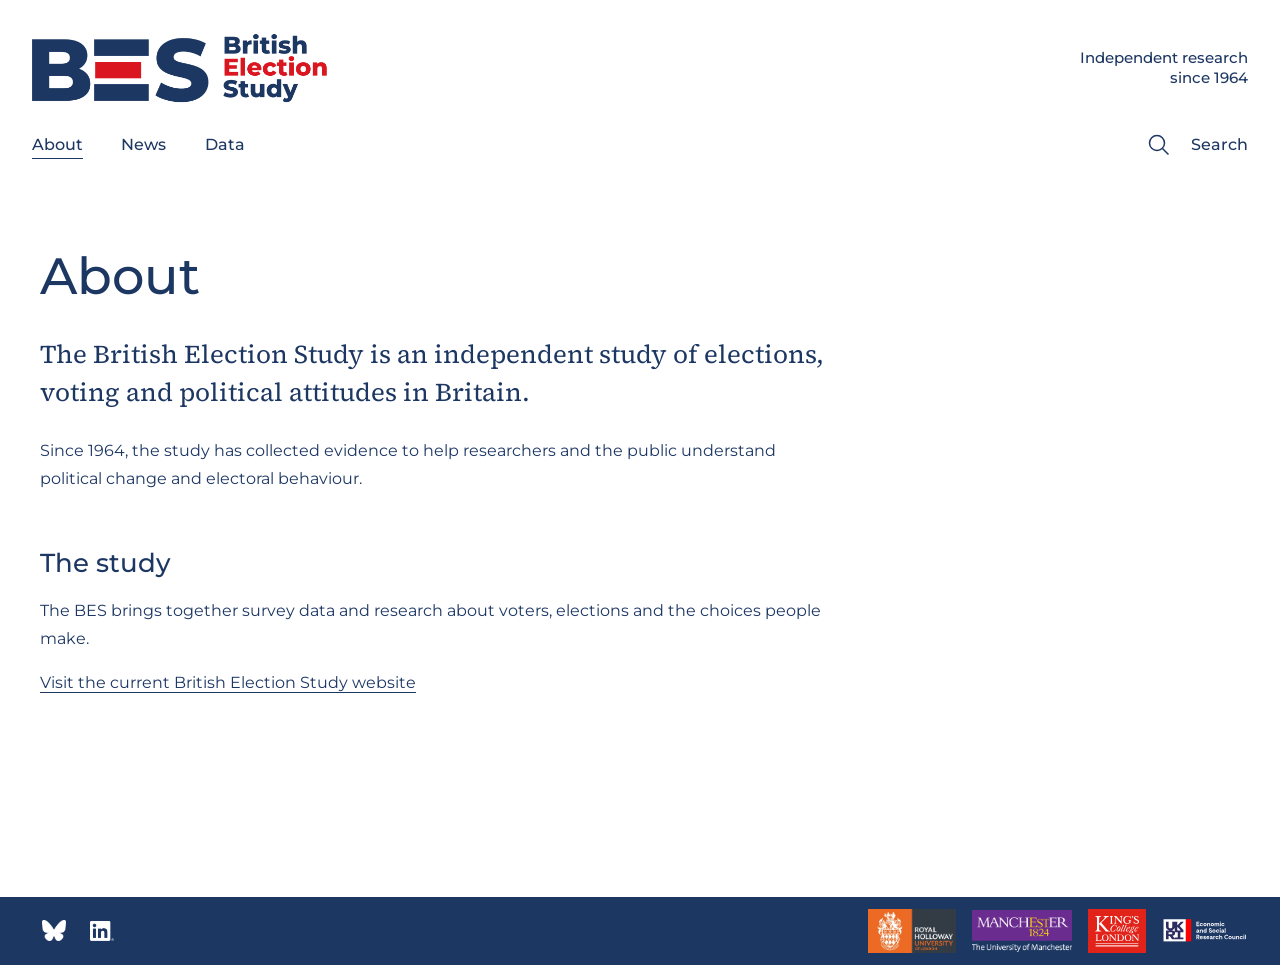
==== commit 98248275: "Save current prototype and prepare GitHub Pages preview" ====
--- a/about.html
+++ b/about.html
@@ -1 +1 @@
-<!doctype html><html lang="en"><head><meta charset="utf-8"><meta name="viewport" content="width=device-width, initial-scale=1"><meta name="description" content="Independent research into elections and voting in Britain since 1964."><title>British Election Study</title><link rel="stylesheet" href="styles.css"><script src="app.js" defer></script></head><body><a class="skip" href="#main">Skip to content</a><header class="site-header"><div class="masthead"><a href="index.html" aria-label="British Election Study home"><img class="logo" src="assets/BES-logo.png" alt="British Election Study"></a><p>Independent research<br>since 1964</p></div><nav class="nav" aria-label="Main navigation"><div class="nav-links"><a href="about.html">About</a><a href="analysis.html">Analysis</a><a href="data.html">Data</a></div><a class="search-link" href="analysis.html#search"><svg aria-hidden="true" viewBox="0 0 24 24"><circle cx="10" cy="10" r="7.5"/><path d="m15.5 15.5 6 6"/></svg>Search</a></nav></header><main id="main"></main><footer class="footer"><nav class="social-links" aria-label="Social media"><a href="https://bsky.app/profile/britishelectionstudy.com" aria-label="Bluesky"><span class="social-icon bluesky-icon" aria-hidden="true"></span></a><a href="https://www.linkedin.com/company/britishelectionstudy/" aria-label="LinkedIn"><span class="social-icon linkedin-icon" aria-hidden="true"></span></a></nav><div class="partner-logos" aria-label="Partner and funder logos"><img src="assets/partners/royal-holloway.jpg" alt="Royal Holloway, University of London"><img src="assets/partners/university-of-manchester-dark.png" alt="The University of Manchester"><img src="assets/partners/kings-college-london.svg" alt="King’s College London"><img src="assets/partners/esrc-dark.svg" alt="Economic and Social Research Council"></div></footer></body></html>
+<!doctype html><html lang="en"><head><meta charset="utf-8"><meta name="viewport" content="width=device-width, initial-scale=1"><meta name="description" content="Independent research into elections and voting in Britain since 1964."><meta name="robots" content="noindex, nofollow"><title>British Election Study</title><link rel="stylesheet" href="styles.css?v=footer-grid"><script src="app.js?v=news-layout" defer></script></head><body><a class="skip" href="#main">Skip to content</a><header class="site-header"><div class="masthead"><a href="index.html" aria-label="British Election Study home"><img class="logo" src="assets/BES-logo.png" alt="British Election Study"></a><p>Independent research<br>since 1964</p></div><nav class="nav" aria-label="Main navigation"><div class="nav-links"><a href="about.html">About</a><a href="analysis.html">News</a><a href="data.html">Data</a></div><a class="search-link" href="analysis.html#search"><svg aria-hidden="true" viewBox="0 0 24 24"><circle cx="10" cy="10" r="7.5"/><path d="m15.5 15.5 6 6"/></svg>Search</a></nav></header><main id="main"></main><footer class="footer"><nav class="social-links" aria-label="Social media"><a href="https://bsky.app/profile/britishelectionstudy.com" aria-label="Bluesky"><span class="social-icon bluesky-icon" aria-hidden="true"></span></a><a href="https://www.linkedin.com/company/britishelectionstudy/" aria-label="LinkedIn"><span class="social-icon linkedin-icon" aria-hidden="true"></span></a></nav><div class="partner-logos" aria-label="Partner and funder logos"><img src="assets/partners/royal-holloway.jpg" alt="Royal Holloway, University of London"><img src="assets/partners/university-of-manchester-dark.png" alt="The University of Manchester"><img src="assets/partners/kings-college-london.svg" alt="King’s College London"><img src="assets/partners/esrc-dark.svg" alt="Economic and Social Research Council"></div></footer></body></html>
--- a/styles.css
+++ b/styles.css
@@ -44,3 +44,54 @@
 .footer::before{content:"";position:absolute;z-index:-1;top:0;bottom:0;left:50%;width:100vw;transform:translateX(-50%);background:#1d3763}
 .footer .social-links a{color:#fff}
 .footer a:focus-visible{outline-color:#fff}
+
+/* Keep equal edge-to-edge gaps despite the logos' different aspect ratios. */
+.footer .partner-logos{display:flex;justify-content:flex-end;align-items:center;gap:16px}
+.footer .partner-logos img{flex:0 0 auto}
+@media(max-width:760px){.footer .partner-logos{display:grid;grid-template-columns:repeat(4,minmax(0,1fr));width:min(100%,448px);justify-items:center;gap:16px}}
+@media(max-width:560px){.footer .partner-logos{grid-template-columns:repeat(2,minmax(0,1fr));width:min(100%,240px);gap:24px 16px}}
+
+/* Compact navy footer with white social icons. */
+.footer{padding-block:12px}
+.footer .social-icon{background-color:#fff}
+body{min-height:100vh;display:flex;flex-direction:column}
+.site-header,main,.footer{width:100%}
+main{flex:1 0 auto}
+
+/* Keep the homepage footer close to the carousel and adapt to short screens. */
+body.home .site-header,body.home main{margin-block:0}
+body.home main{display:flex;flex-direction:column;flex:1 0 auto}
+body.home .footer{margin-top:clamp(12px,2vh,24px);margin-bottom:0}
+@media (min-width:901px) and (max-height:820px){
+  body.home .masthead{padding-top:16px}
+  body.home .nav{padding-block:16px 18px}
+  body.home .hero{height:clamp(250px,calc(100vh - 480px),390px)}
+  body.home .hero-copy{padding:24px clamp(30px,3.4vw,56px)}
+  body.home .hero h1{font-size:clamp(26px,1.65vw,32px);margin:12px 0}
+  body.home .hero .deck{font-size:clamp(18px,1.1vw,21px);line-height:1.3}
+  body.home .byline{margin-top:12px}
+  body.home .story-rail{margin-top:20px;padding-top:18px}
+  body.home .dots{padding-block:12px}
+}
+
+/* Use available desktop height to keep the footer at the bottom while limiting the gap after the carousel. */
+@media(min-width:901px){body.home .hero{flex:1 0 auto;max-height:430px}body.home .story-rail{flex:0 0 auto}}
+
+/* Readable body copy for the illustrative article pages. */
+.article-body{max-width:800px;font-family:SourceSerif,serif;font-size:19px;line-height:1.75}.article-body h2{font-family:Montserrat,sans-serif;line-height:1.3}.article-body p{margin:0 0 1.3em}
+
+
+/* News archive and article reading rails. */
+.news-page{max-width:1200px;margin-top:44px}
+.news-layout{display:grid;grid-template-columns:minmax(0,1fr) 245px;gap:28px 40px}
+.news-heading{display:flex;align-items:baseline;justify-content:space-between;gap:20px}
+.news-heading h1{font-size:28px;margin:0;font-weight:600}.news-count{font-size:13px;color:#586474;margin:0}
+.news-search{display:flex;align-items:center;gap:10px;border:1px solid #aeb8c5;padding:0 12px;height:45px}
+.news-search span{font-size:25px;line-height:1}.news-search input{border:0;outline:0;min-width:0;width:100%;font:inherit;font-size:14px;color:#1d3763}.news-search:focus-within{outline:3px solid #da1721;outline-offset:3px}
+.news-results{min-width:0}.news-results .notice{font-size:13px;margin:0 0 24px;padding-left:12px;line-height:1.5}
+.news-list{display:grid;gap:28px}.news-item{display:grid;grid-template-columns:minmax(0,.85fr) minmax(0,1.15fr);gap:28px;align-items:center}.news-item+.news-item{border-top:1px solid #d7dce2;padding-top:28px}
+.news-item-image img{display:block;width:100%;aspect-ratio:3/2;object-fit:cover}.news-topic{font-size:11px;text-transform:uppercase;letter-spacing:.1em;font-weight:600;color:#da1721}.news-item h2{font-size:clamp(22px,2vw,28px);line-height:1.25;margin:10px 0 12px}.news-item .small-meta{font-size:12px}.news-item p{font-family:SourceSerif,serif;font-size:18px;line-height:1.5;margin:12px 0 0}
+.news-sidebar{border-left:1px solid #d7dce2;padding-left:28px}.news-sidebar h2{font-size:19px;margin:0 0 14px}.news-sidebar ul,.article-reading ul{list-style:none;padding:0;margin:0}.news-sidebar li{border-bottom:1px solid #d7dce2}.news-sidebar li a{display:flex;justify-content:space-between;gap:12px;padding:14px 0;font-size:14px;text-decoration:none}.news-sidebar li span{color:#586474}.news-sidebar [aria-current=true]{font-weight:600;color:#da1721}.all-topics{display:inline-block;margin-top:20px;font-size:14px}.news-empty h2{margin:20px 0 0}.news-empty button{font:inherit;border:1px solid #1d3763;background:white;color:#1d3763;padding:10px 15px;cursor:pointer}
+.article-reading{display:grid;grid-template-columns:minmax(120px,1fr) minmax(0,720px) minmax(120px,1fr);gap:32px;margin-top:44px;align-items:start}.article-body{max-width:none;min-width:0}.article-reading aside h2{font-family:Montserrat,sans-serif;font-size:12px;text-transform:uppercase;letter-spacing:.1em;margin:0 0 18px;font-weight:600}.article-topics li{margin-bottom:12px;font-size:14px;line-height:1.45}.article-topics a{color:#1d3763}.article-share ul{display:flex;flex-wrap:wrap;gap:8px}.share-icon{display:inline-flex;align-items:center;justify-content:center;width:34px;height:34px;color:#1d3763;border:0;background:transparent;padding:5px;cursor:pointer}.share-icon:hover{color:#da1721}.share-icon .social-icon{width:22px;height:22px}.share-icon svg{width:22px;height:22px;fill:none;stroke:currentColor;stroke-width:1.8}.copy-status{font-size:12px;line-height:1.4!important;color:#586474}
+@media(max-width:900px){.news-layout{grid-template-columns:minmax(0,1fr) 220px;gap:24px}.news-results,.news-sidebar{grid-column:1/-1}.news-sidebar{border-left:0;border-top:1px solid #d7dce2;padding:24px 0 0}.article-reading{grid-template-columns:1fr 1fr;gap:25px}.article-topics{grid-column:1;grid-row:1}.article-share{grid-column:2;grid-row:1}.article-body{grid-column:1/-1;grid-row:2}}
+@media(max-width:560px){.news-layout{display:flex;flex-direction:column;gap:22px}.news-item{grid-template-columns:1fr;gap:16px}.news-item h2{font-size:23px}.news-search{max-width:100%}.article-reading{gap:22px}.article-share ul{gap:2px}}
